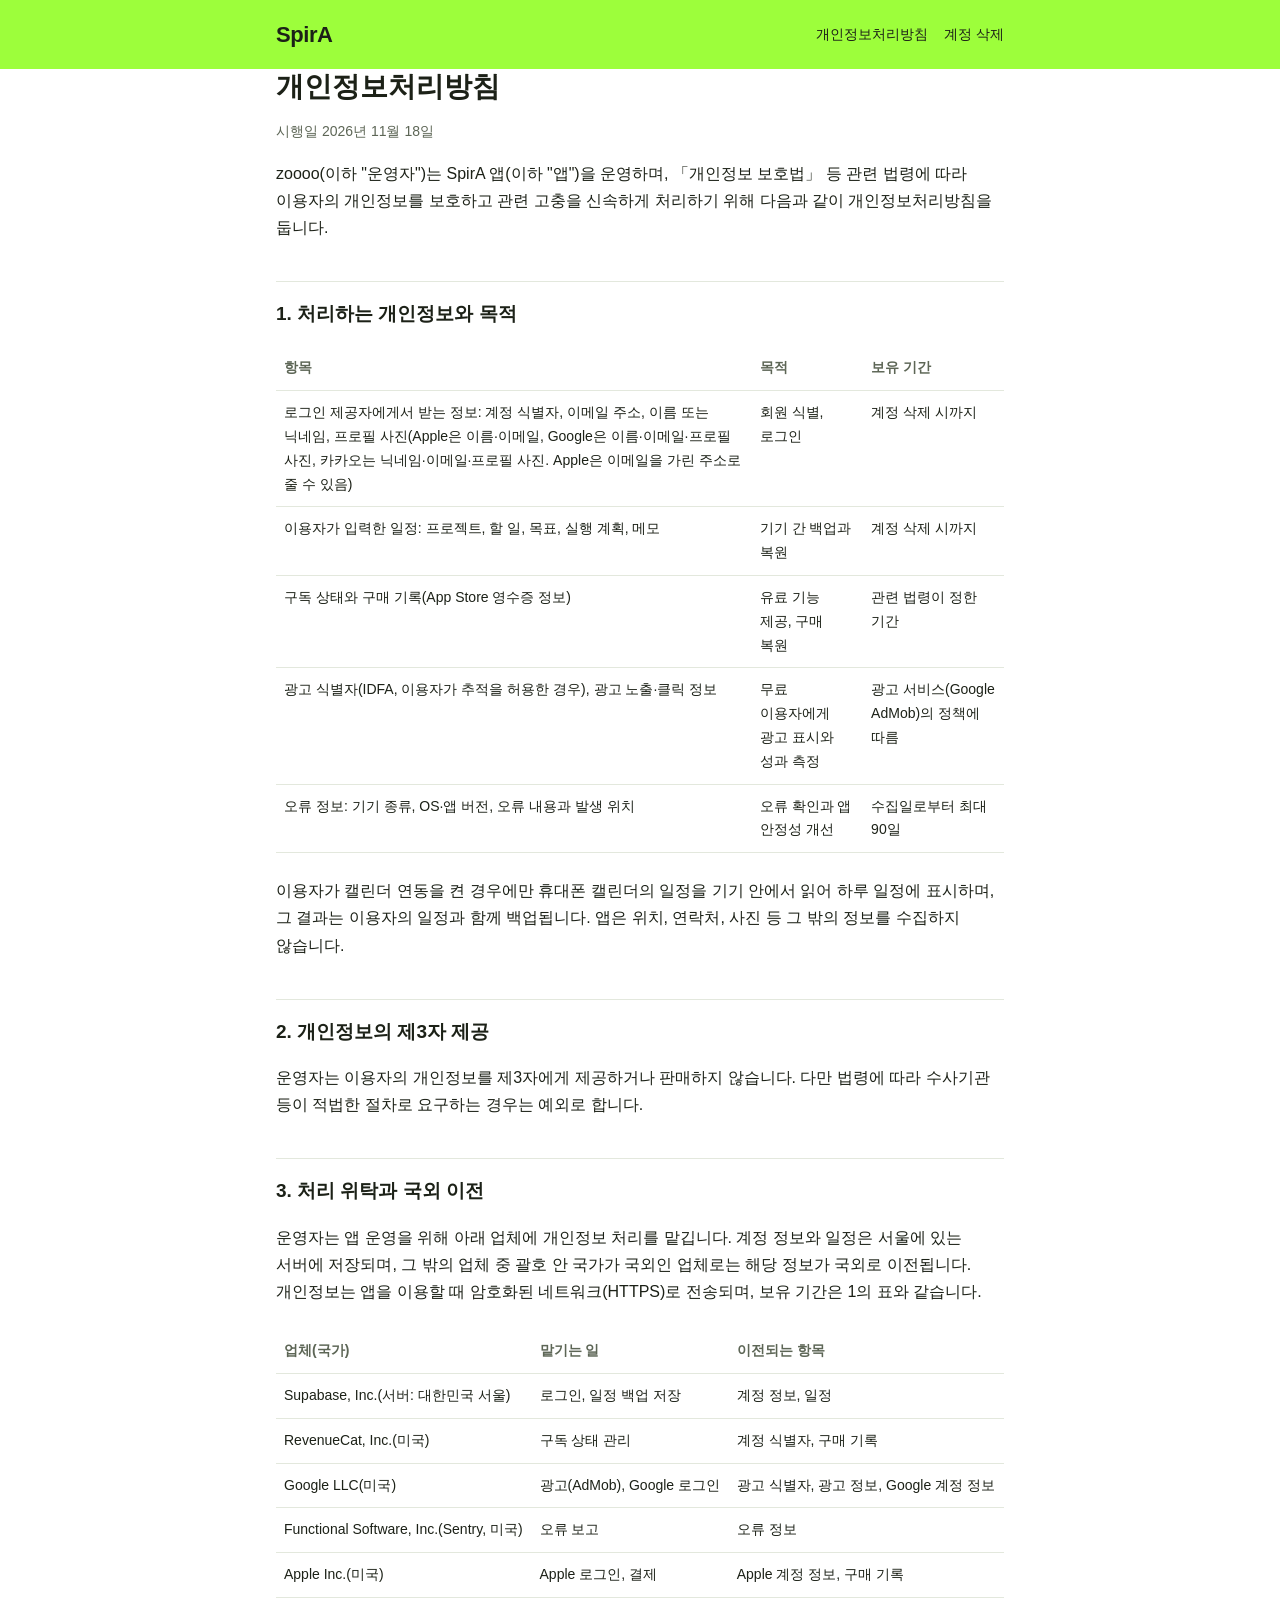
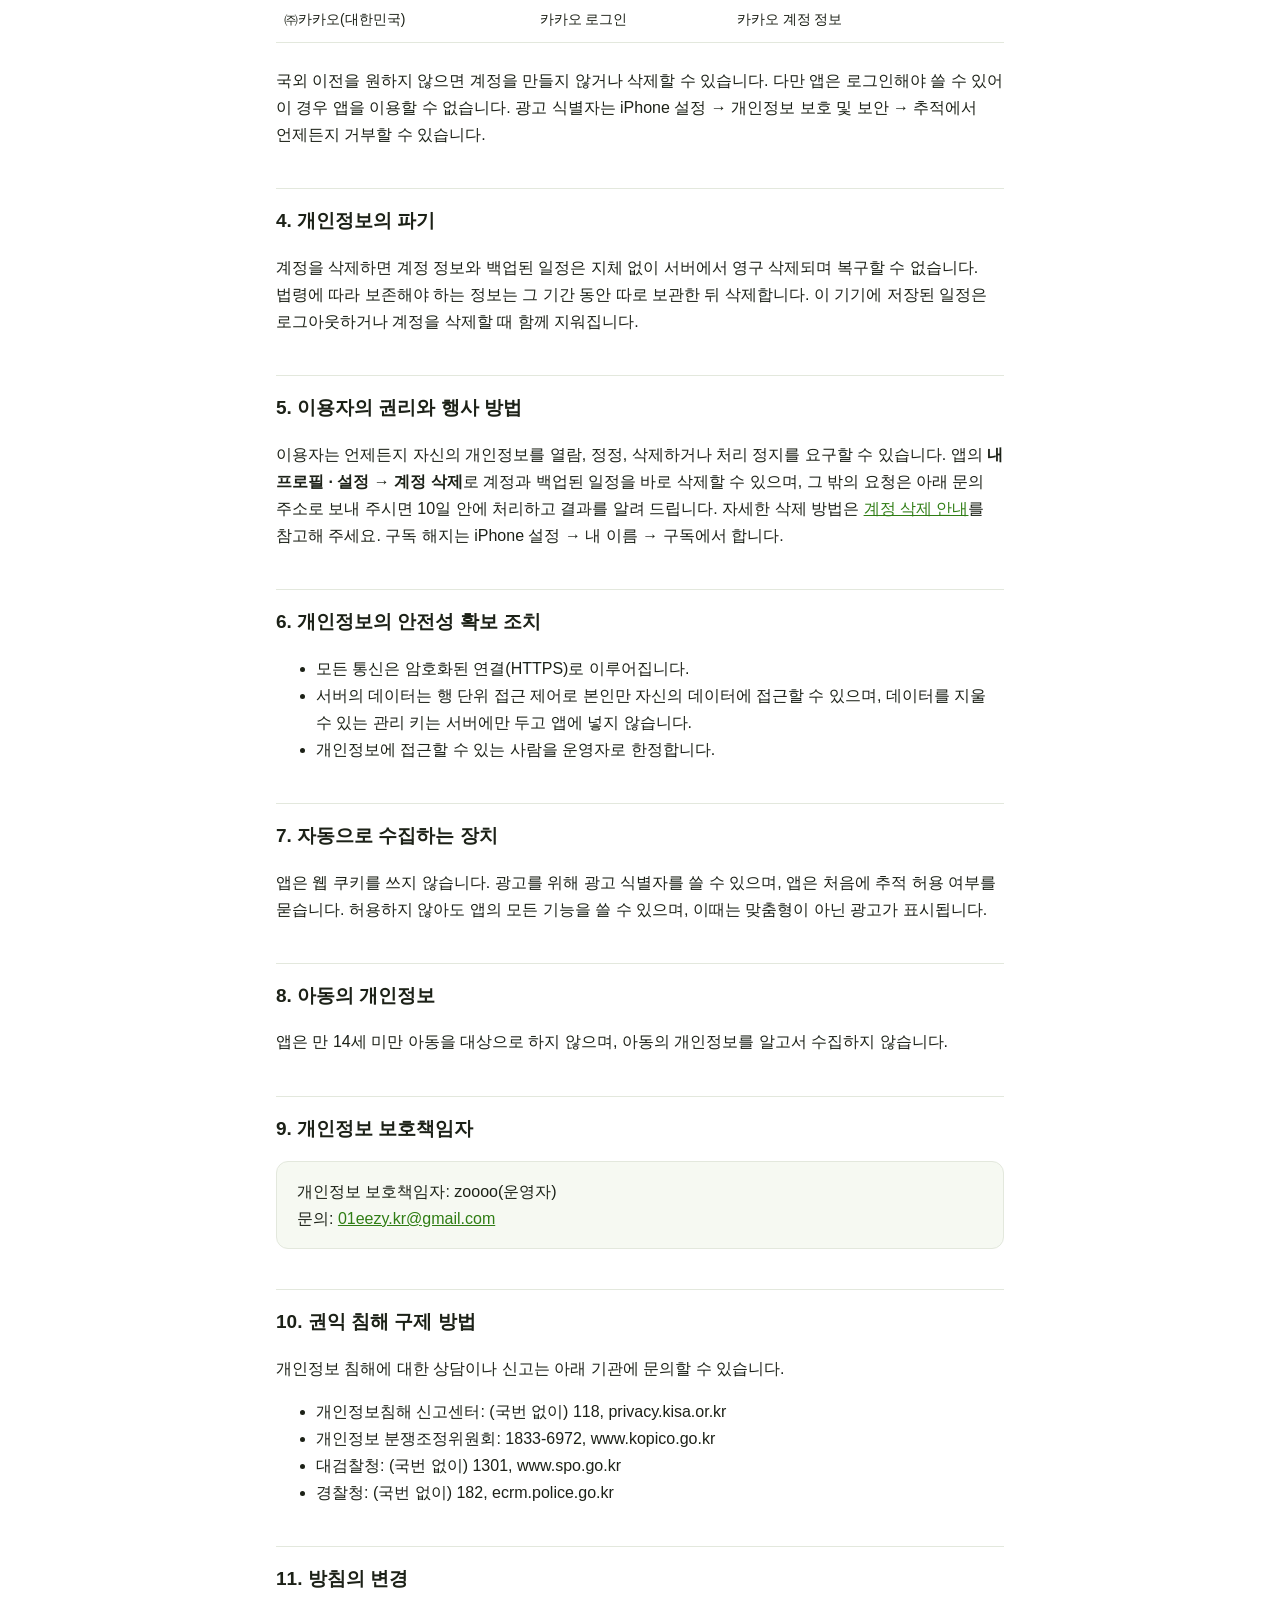
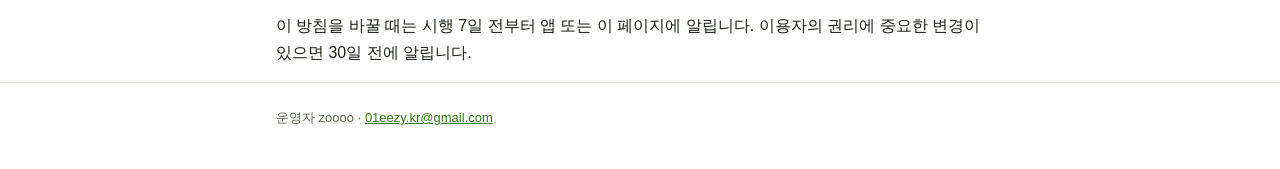
==== privacy.html @ bf074aad "Add files via upload" ====
<!doctype html>
<html lang="ko">
  <head>
    <meta charset="utf-8" />
    <meta name="viewport" content="width=device-width, initial-scale=1" />
    <title>SpirA 개인정보처리방침</title>
    <meta name="description" content="SpirA 앱의 개인정보처리방침." />
    <link rel="stylesheet" href="style.css" />
  </head>
  <body>
    <header>
      <div class="wrap">
        <a class="brand" href="./">SpirA</a>
        <nav>
          <a href="privacy.html">개인정보처리방침</a>
          <a href="delete-account.html">계정 삭제</a>
        </nav>
      </div>
    </header>
    <main class="wrap">
      <h1>개인정보처리방침</h1>
      <p class="muted">시행일 2026년 11월 18일</p>
      <p>
        zoooo(이하 "운영자")는 SpirA 앱(이하 "앱")을 운영하며, 「개인정보 보호법」 등 관련 법령에
        따라 이용자의 개인정보를 보호하고 관련 고충을 신속하게 처리하기 위해 다음과 같이
        개인정보처리방침을 둡니다.
      </p>

      <h2>1. 처리하는 개인정보와 목적</h2>
      <div class="table">
        <table>
          <thead>
            <tr>
              <th>항목</th>
              <th>목적</th>
              <th>보유 기간</th>
            </tr>
          </thead>
          <tbody>
            <tr>
              <td>
                로그인 제공자에게서 받는 정보: 계정 식별자, 이메일 주소, 이름 또는 닉네임, 프로필
                사진(Apple은 이름·이메일, Google은 이름·이메일·프로필 사진, 카카오는
                닉네임·이메일·프로필 사진. Apple은 이메일을 가린 주소로 줄 수 있음)
              </td>
              <td>회원 식별, 로그인</td>
              <td>계정 삭제 시까지</td>
            </tr>
            <tr>
              <td>이용자가 입력한 일정: 프로젝트, 할 일, 목표, 실행 계획, 메모</td>
              <td>기기 간 백업과 복원</td>
              <td>계정 삭제 시까지</td>
            </tr>
            <tr>
              <td>구독 상태와 구매 기록(App Store 영수증 정보)</td>
              <td>유료 기능 제공, 구매 복원</td>
              <td>관련 법령이 정한 기간</td>
            </tr>
            <tr>
              <td>광고 식별자(IDFA, 이용자가 추적을 허용한 경우), 광고 노출·클릭 정보</td>
              <td>무료 이용자에게 광고 표시와 성과 측정</td>
              <td>광고 서비스(Google AdMob)의 정책에 따름</td>
            </tr>
            <tr>
              <td>오류 정보: 기기 종류, OS·앱 버전, 오류 내용과 발생 위치</td>
              <td>오류 확인과 앱 안정성 개선</td>
              <td>수집일로부터 최대 90일</td>
            </tr>
          </tbody>
        </table>
      </div>
      <p>
        이용자가 캘린더 연동을 켠 경우에만 휴대폰 캘린더의 일정을 기기 안에서 읽어 하루 일정에
        표시하며, 그 결과는 이용자의 일정과 함께 백업됩니다. 앱은 위치, 연락처, 사진 등 그 밖의
        정보를 수집하지 않습니다.
      </p>

      <h2>2. 개인정보의 제3자 제공</h2>
      <p>
        운영자는 이용자의 개인정보를 제3자에게 제공하거나 판매하지 않습니다. 다만 법령에 따라
        수사기관 등이 적법한 절차로 요구하는 경우는 예외로 합니다.
      </p>

      <h2>3. 처리 위탁과 국외 이전</h2>
      <p>
        운영자는 앱 운영을 위해 아래 업체에 개인정보 처리를 맡깁니다. 계정 정보와 일정은 서울에 있는
        서버에 저장되며, 그 밖의 업체 중 괄호 안 국가가 국외인 업체로는 해당 정보가 국외로
        이전됩니다. 개인정보는 앱을 이용할 때 암호화된 네트워크(HTTPS)로 전송되며, 보유 기간은 1의
        표와 같습니다.
      </p>
      <div class="table">
        <table>
          <thead>
            <tr>
              <th>업체(국가)</th>
              <th>맡기는 일</th>
              <th>이전되는 항목</th>
            </tr>
          </thead>
          <tbody>
            <tr>
              <td>Supabase, Inc.(서버: 대한민국 서울)</td>
              <td>로그인, 일정 백업 저장</td>
              <td>계정 정보, 일정</td>
            </tr>
            <tr>
              <td>RevenueCat, Inc.(미국)</td>
              <td>구독 상태 관리</td>
              <td>계정 식별자, 구매 기록</td>
            </tr>
            <tr>
              <td>Google LLC(미국)</td>
              <td>광고(AdMob), Google 로그인</td>
              <td>광고 식별자, 광고 정보, Google 계정 정보</td>
            </tr>
            <tr>
              <td>Functional Software, Inc.(Sentry, 미국)</td>
              <td>오류 보고</td>
              <td>오류 정보</td>
            </tr>
            <tr>
              <td>Apple Inc.(미국)</td>
              <td>Apple 로그인, 결제</td>
              <td>Apple 계정 정보, 구매 기록</td>
            </tr>
            <tr>
              <td>㈜카카오(대한민국)</td>
              <td>카카오 로그인</td>
              <td>카카오 계정 정보</td>
            </tr>
          </tbody>
        </table>
      </div>
      <p>
        국외 이전을 원하지 않으면 계정을 만들지 않거나 삭제할 수 있습니다. 다만 앱은 로그인해야 쓸
        수 있어 이 경우 앱을 이용할 수 없습니다. 광고 식별자는 iPhone 설정 → 개인정보 보호 및 보안 →
        추적에서 언제든지 거부할 수 있습니다.
      </p>

      <h2>4. 개인정보의 파기</h2>
      <p>
        계정을 삭제하면 계정 정보와 백업된 일정은 지체 없이 서버에서 영구 삭제되며 복구할 수
        없습니다. 법령에 따라 보존해야 하는 정보는 그 기간 동안 따로 보관한 뒤 삭제합니다. 이 기기에
        저장된 일정은 로그아웃하거나 계정을 삭제할 때 함께 지워집니다.
      </p>

      <h2>5. 이용자의 권리와 행사 방법</h2>
      <p>
        이용자는 언제든지 자신의 개인정보를 열람, 정정, 삭제하거나 처리 정지를 요구할 수 있습니다.
        앱의 <strong>내 프로필 · 설정 → 계정 삭제</strong>로 계정과 백업된 일정을 바로 삭제할 수
        있으며, 그 밖의 요청은 아래 문의 주소로 보내 주시면 10일 안에 처리하고 결과를 알려 드립니다.
        자세한 삭제 방법은 <a href="delete-account.html">계정 삭제 안내</a>를 참고해 주세요. 구독
        해지는 iPhone 설정 → 내 이름 → 구독에서 합니다.
      </p>

      <h2>6. 개인정보의 안전성 확보 조치</h2>
      <ul>
        <li>모든 통신은 암호화된 연결(HTTPS)로 이루어집니다.</li>
        <li>
          서버의 데이터는 행 단위 접근 제어로 본인만 자신의 데이터에 접근할 수 있으며, 데이터를 지울
          수 있는 관리 키는 서버에만 두고 앱에 넣지 않습니다.
        </li>
        <li>개인정보에 접근할 수 있는 사람을 운영자로 한정합니다.</li>
      </ul>

      <h2>7. 자동으로 수집하는 장치</h2>
      <p>
        앱은 웹 쿠키를 쓰지 않습니다. 광고를 위해 광고 식별자를 쓸 수 있으며, 앱은 처음에 추적 허용
        여부를 묻습니다. 허용하지 않아도 앱의 모든 기능을 쓸 수 있으며, 이때는 맞춤형이 아닌 광고가
        표시됩니다.
      </p>

      <h2>8. 아동의 개인정보</h2>
      <p>
        앱은 만 14세 미만 아동을 대상으로 하지 않으며, 아동의 개인정보를 알고서 수집하지 않습니다.
      </p>

      <h2>9. 개인정보 보호책임자</h2>
      <div class="card">
        개인정보 보호책임자: zoooo(운영자)<br />
        문의: <a href="mailto:01eezy.kr@gmail.com">01eezy.kr@gmail.com</a>
      </div>

      <h2>10. 권익 침해 구제 방법</h2>
      <p>개인정보 침해에 대한 상담이나 신고는 아래 기관에 문의할 수 있습니다.</p>
      <ul>
        <li>개인정보침해 신고센터: (국번 없이) 118, privacy.kisa.or.kr</li>
        <li>개인정보 분쟁조정위원회: 1833-6972, www.kopico.go.kr</li>
        <li>대검찰청: (국번 없이) 1301, www.spo.go.kr</li>
        <li>경찰청: (국번 없이) 182, ecrm.police.go.kr</li>
      </ul>

      <h2>11. 방침의 변경</h2>
      <p>
        이 방침을 바꿀 때는 시행 7일 전부터 앱 또는 이 페이지에 알립니다. 이용자의 권리에 중요한
        변경이 있으면 30일 전에 알립니다.
      </p>
    </main>
    <footer>
      <div class="wrap">
        운영자 zoooo · <a href="mailto:01eezy.kr@gmail.com">01eezy.kr@gmail.com</a>
      </div>
    </footer>
  </body>
</html>
---- style.css ----
:root {
  --bg: #ffffff;
  --text: #1c2117;
  --muted: #5d6656;
  --line: #e3e8dd;
  --brand: #9dfe3b;
  --brand-ink: #1c2117;
  --link: #2f7d14;
  --card: #f6f9f2;
}

@media (prefers-color-scheme: dark) {
  :root {
    --bg: #121510;
    --text: #eef2ea;
    --muted: #a6ae9f;
    --line: #2b3127;
    --link: #a3fe47;
    --card: #1a1e17;
  }
}

* {
  box-sizing: border-box;
}

body {
  margin: 0;
  background: var(--bg);
  color: var(--text);
  font-family:
    -apple-system, BlinkMacSystemFont, 'Apple SD Gothic Neo', 'Pretendard', 'Noto Sans KR',
    'Segoe UI', sans-serif;
  line-height: 1.7;
  word-break: keep-all;
  overflow-wrap: anywhere;
}

header {
  background: var(--brand);
  color: var(--brand-ink);
}

.wrap {
  max-width: 760px;
  margin: 0 auto;
  padding: 0 16px;
}

header .wrap {
  display: flex;
  align-items: center;
  justify-content: space-between;
  gap: 16px;
  padding-top: 16px;
  padding-bottom: 16px;
}

header a {
  color: var(--brand-ink);
  text-decoration: none;
}

.brand {
  font-size: 22px;
  font-weight: 800;
  letter-spacing: -0.02em;
}

nav {
  display: flex;
  gap: 16px;
  font-size: 14px;
  flex-wrap: wrap;
}

main {
  padding-top: 32px;
  padding-bottom: 64px;
}

h1 {
  font-size: 28px;
  line-height: 1.3;
  margin: 0 0 8px;
}

h2 {
  font-size: 19px;
  margin: 40px 0 8px;
  padding-top: 16px;
  border-top: 1px solid var(--line);
}

p,
li {
  font-size: 16px;
}

.muted {
  color: var(--muted);
  font-size: 14px;
}

a {
  color: var(--link);
}

.card {
  background: var(--card);
  border: 1px solid var(--line);
  border-radius: 12px;
  padding: 16px 20px;
  margin: 16px 0;
}

.table {
  width: 100%;
  overflow-x: auto;
}

table {
  width: 100%;
  border-collapse: collapse;
  font-size: 14px;
  margin: 8px 0;
}

th,
td {
  text-align: left;
  vertical-align: top;
  padding: 10px 8px;
  border-bottom: 1px solid var(--line);
}

th {
  color: var(--muted);
  font-weight: 600;
  white-space: nowrap;
}

footer {
  border-top: 1px solid var(--line);
  padding: 24px 0 40px;
  color: var(--muted);
  font-size: 13px;
}
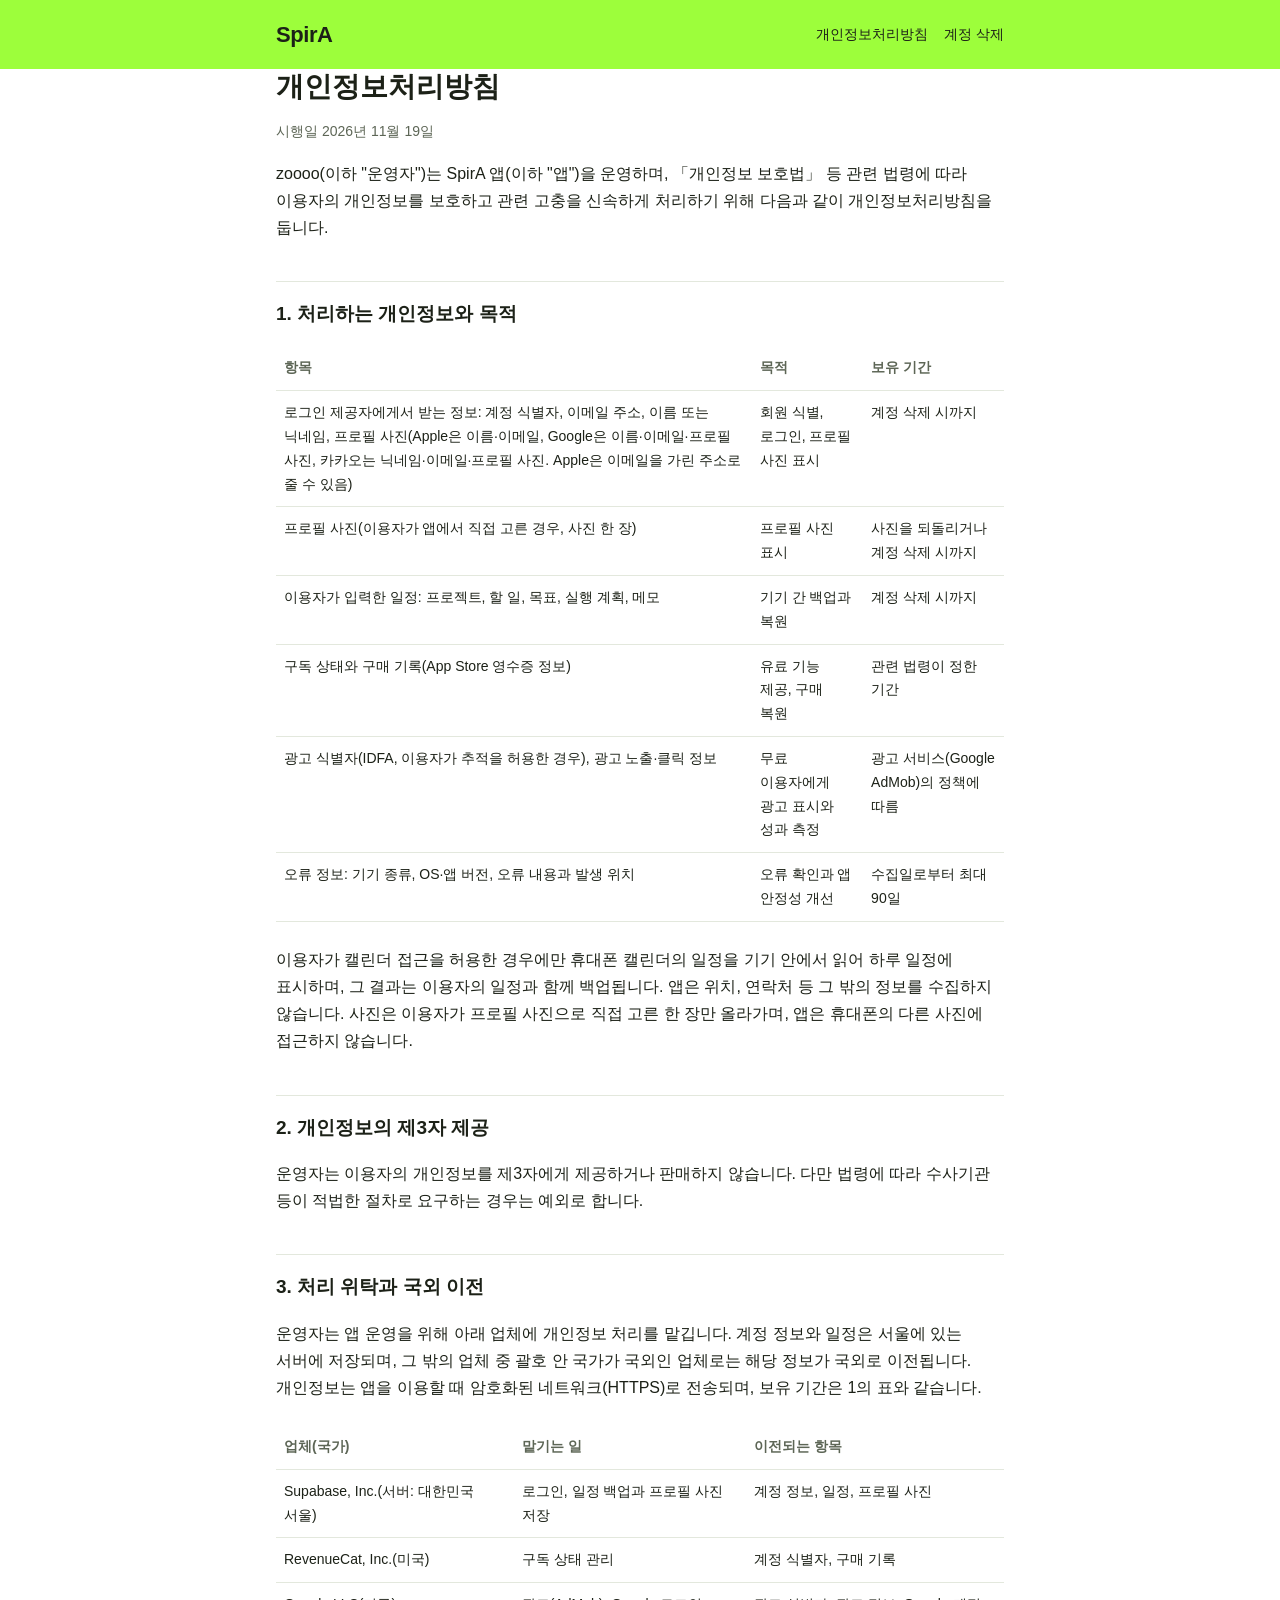
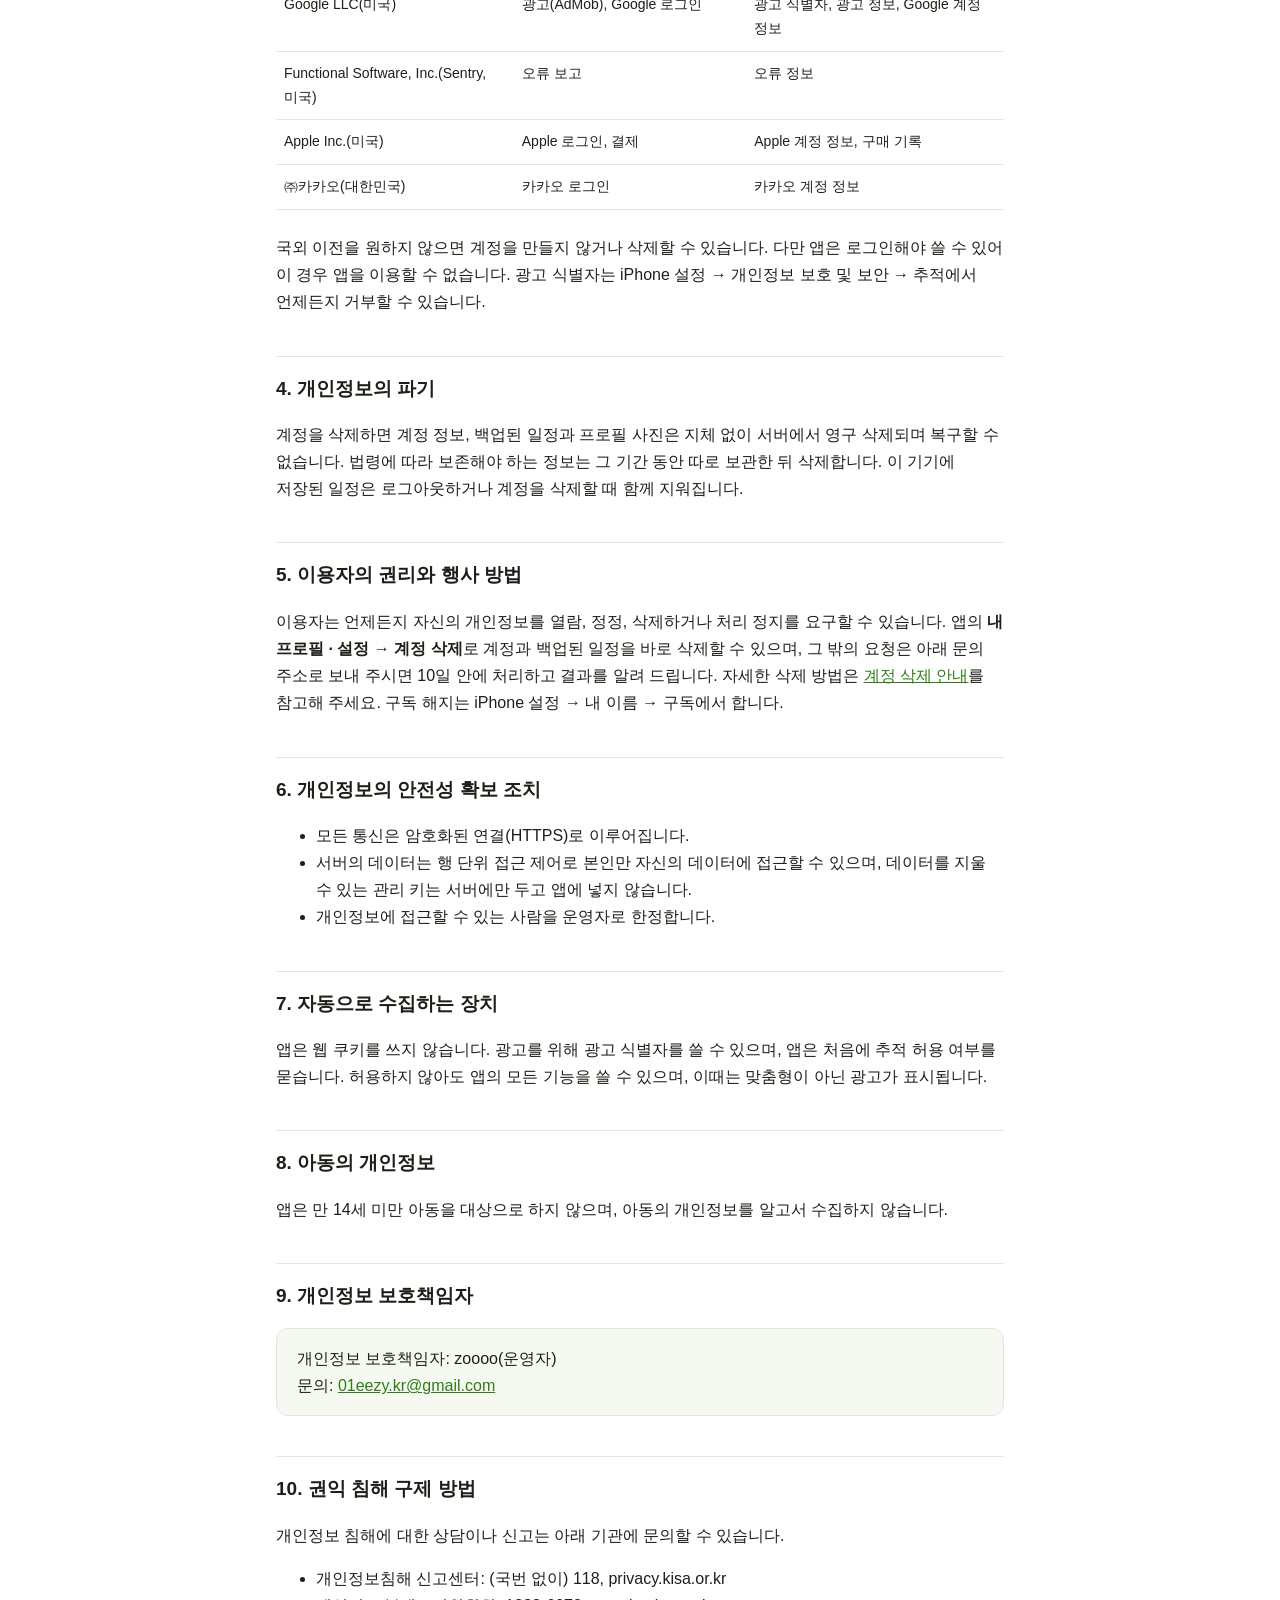
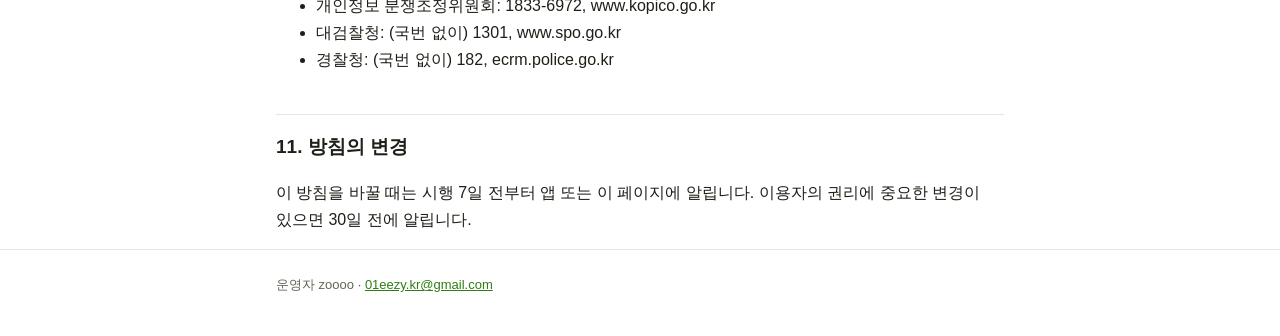
==== commit 71107a06: "Add files via upload" ====
--- a/privacy.html
+++ b/privacy.html
@@ -19,7 +19,7 @@
     </header>
     <main class="wrap">
       <h1>개인정보처리방침</h1>
-      <p class="muted">시행일 2026년 11월 18일</p>
+      <p class="muted">시행일 2026년 11월 19일</p>
       <p>
         zoooo(이하 "운영자")는 SpirA 앱(이하 "앱")을 운영하며, 「개인정보 보호법」 등 관련 법령에
         따라 이용자의 개인정보를 보호하고 관련 고충을 신속하게 처리하기 위해 다음과 같이
@@ -43,8 +43,13 @@
                 사진(Apple은 이름·이메일, Google은 이름·이메일·프로필 사진, 카카오는
                 닉네임·이메일·프로필 사진. Apple은 이메일을 가린 주소로 줄 수 있음)
               </td>
-              <td>회원 식별, 로그인</td>
+              <td>회원 식별, 로그인, 프로필 사진 표시</td>
               <td>계정 삭제 시까지</td>
+            </tr>
+            <tr>
+              <td>프로필 사진(이용자가 앱에서 직접 고른 경우, 사진 한 장)</td>
+              <td>프로필 사진 표시</td>
+              <td>사진을 되돌리거나 계정 삭제 시까지</td>
             </tr>
             <tr>
               <td>이용자가 입력한 일정: 프로젝트, 할 일, 목표, 실행 계획, 메모</td>
@@ -70,9 +75,10 @@
         </table>
       </div>
       <p>
-        이용자가 캘린더 연동을 켠 경우에만 휴대폰 캘린더의 일정을 기기 안에서 읽어 하루 일정에
-        표시하며, 그 결과는 이용자의 일정과 함께 백업됩니다. 앱은 위치, 연락처, 사진 등 그 밖의
-        정보를 수집하지 않습니다.
+        이용자가 캘린더 접근을 허용한 경우에만 휴대폰 캘린더의 일정을 기기 안에서 읽어 하루 일정에
+        표시하며, 그 결과는 이용자의 일정과 함께 백업됩니다. 앱은 위치, 연락처 등 그 밖의 정보를
+        수집하지 않습니다. 사진은 이용자가 프로필 사진으로 직접 고른 한 장만 올라가며, 앱은 휴대폰의
+        다른 사진에 접근하지 않습니다.
       </p>
 
       <h2>2. 개인정보의 제3자 제공</h2>
@@ -100,8 +106,8 @@
           <tbody>
             <tr>
               <td>Supabase, Inc.(서버: 대한민국 서울)</td>
-              <td>로그인, 일정 백업 저장</td>
-              <td>계정 정보, 일정</td>
+              <td>로그인, 일정 백업과 프로필 사진 저장</td>
+              <td>계정 정보, 일정, 프로필 사진</td>
             </tr>
             <tr>
               <td>RevenueCat, Inc.(미국)</td>
@@ -139,9 +145,9 @@
 
       <h2>4. 개인정보의 파기</h2>
       <p>
-        계정을 삭제하면 계정 정보와 백업된 일정은 지체 없이 서버에서 영구 삭제되며 복구할 수
-        없습니다. 법령에 따라 보존해야 하는 정보는 그 기간 동안 따로 보관한 뒤 삭제합니다. 이 기기에
-        저장된 일정은 로그아웃하거나 계정을 삭제할 때 함께 지워집니다.
+        계정을 삭제하면 계정 정보, 백업된 일정과 프로필 사진은 지체 없이 서버에서 영구 삭제되며
+        복구할 수 없습니다. 법령에 따라 보존해야 하는 정보는 그 기간 동안 따로 보관한 뒤 삭제합니다.
+        이 기기에 저장된 일정은 로그아웃하거나 계정을 삭제할 때 함께 지워집니다.
       </p>
 
       <h2>5. 이용자의 권리와 행사 방법</h2>
